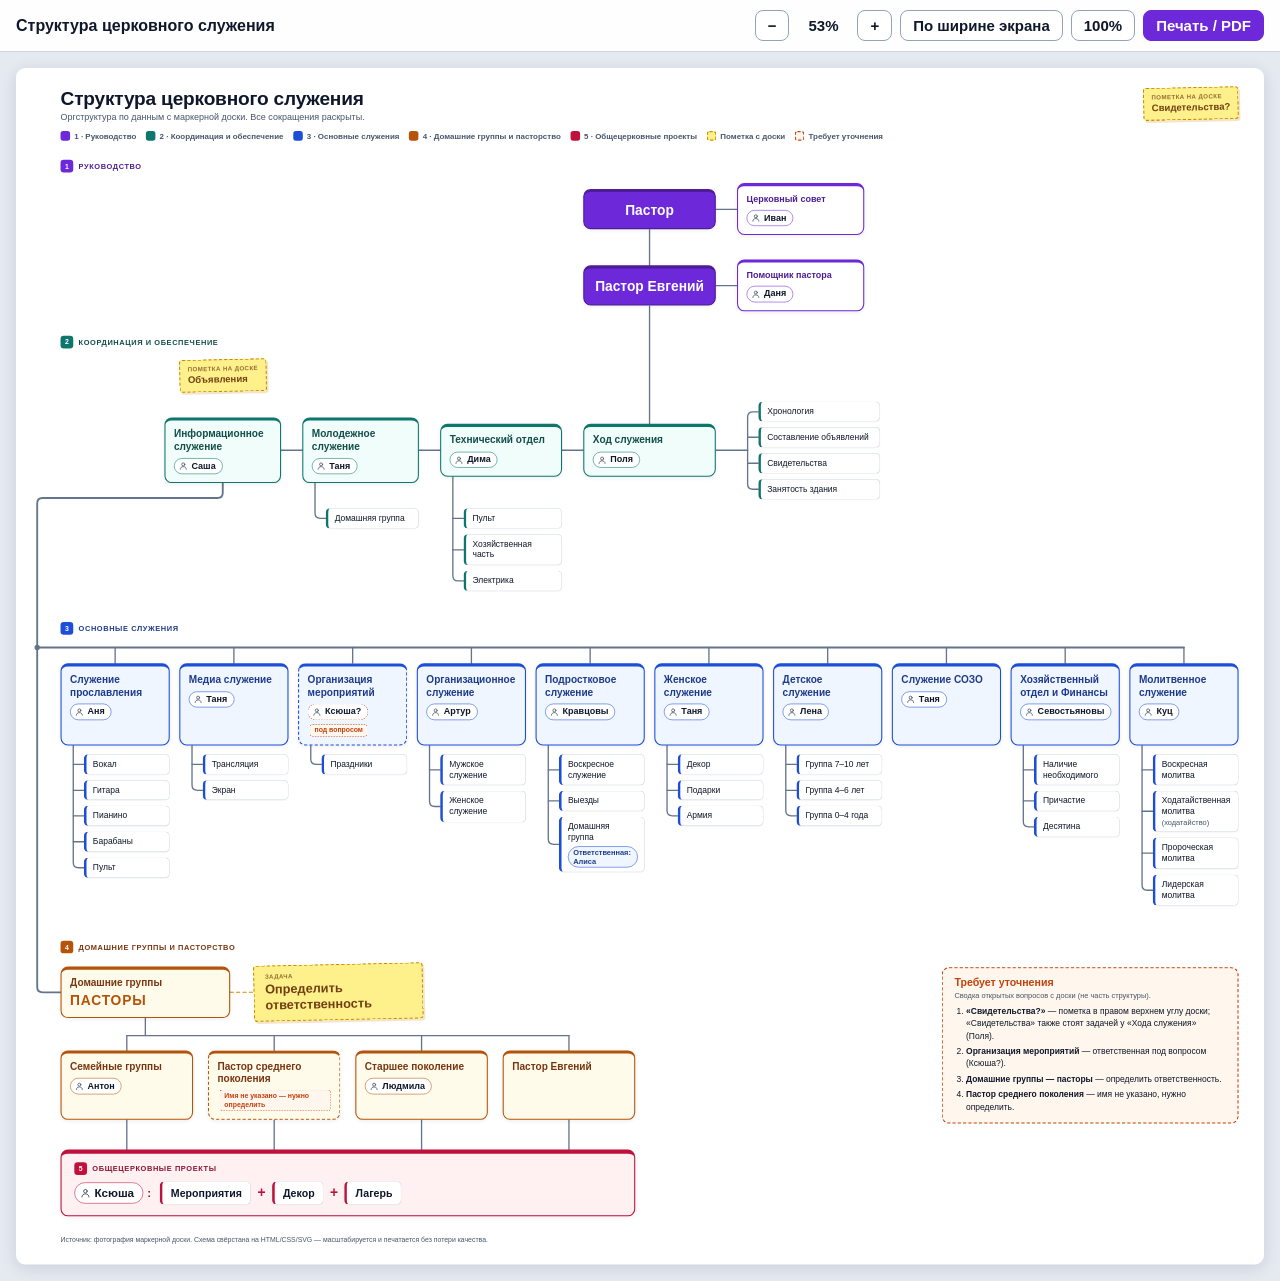
==== church-org-structure.html @ 1522fc27 "Church ministry org chart Self-contained HTML page: five-level structure from the whiteboard with fu" ====
<!doctype html>
<html lang="ru">
<head>
<meta charset="utf-8">
<meta name="viewport" content="width=device-width, initial-scale=1">
<title>Структура церковного служения</title>
<style id="page-size">@page { size: A3 landscape; margin: 0; }</style>
<style>
  :root {
    --l1: #6d28d9; --l1-soft: #f5f3ff; --l1-ink: #4c1d95;
    --l2: #0f766e; --l2-soft: #f0fdfa; --l2-ink: #134e4a;
    --l3: #1d4ed8; --l3-soft: #eff6ff; --l3-ink: #1e3a8a;
    --l4: #b45309; --l4-soft: #fffbeb; --l4-ink: #78350f;
    --l5: #be123c; --l5-soft: #fff1f2; --l5-ink: #881337;
    --note: #fef08a; --note-edge: #ca8a04; --note-ink: #713f12;
    --unsure: #c2410c; --unsure-soft: #fff7ed;
    --wire: #64748b;
    --ink: #0f172a; --muted: #475569; --chip-edge: #cbd5e1;
    --desk: #e5e9f0; --paper: #ffffff;
    font-family: "Segoe UI", Roboto, "Helvetica Neue", Arial, "Noto Sans", sans-serif;
    color: var(--ink);
  }
  * { box-sizing: border-box; }
  html, body { margin: 0; }
  body { background: var(--desk); -webkit-print-color-adjust: exact; print-color-adjust: exact; }

  /* ---------- Панель управления ---------- */
  .toolbar {
    position: sticky; top: 0; z-index: 10;
    display: flex; flex-wrap: wrap; align-items: center; gap: 8px;
    padding: 10px 16px; background: rgba(255,255,255,.94);
    border-bottom: 1px solid #cbd5e1; backdrop-filter: blur(6px);
    font-size: 15px;
  }
  .toolbar b { margin-right: auto; font-size: 16px; }
  .toolbar button {
    font: inherit; font-weight: 600; color: var(--ink); cursor: pointer;
    background: #fff; border: 1px solid #94a3b8; border-radius: 8px; padding: 6px 12px;
  }
  .toolbar button:hover { background: #f1f5f9; }
  .toolbar button.primary { background: var(--l1); border-color: var(--l1); color: #fff; }
  .toolbar output { min-width: 52px; text-align: center; font-variant-numeric: tabular-nums; font-weight: 700; }

  #stage { padding: 16px; overflow: auto; }
  #sizer { position: relative; margin: 0 auto; }
  #chart {
    position: absolute; left: 0; top: 0; transform-origin: 0 0;
    width: max-content; background: var(--paper);
    padding: 36px 48px 40px 84px; border-radius: 18px;
    box-shadow: 0 6px 30px rgba(15,23,42,.12);
  }
  #wires { position: absolute; left: 0; top: 0; z-index: 0; pointer-events: none; overflow: visible; }
  #wires path { fill: none; stroke: var(--wire); stroke-width: 2.5; stroke-linecap: round; stroke-linejoin: round; }
  #wires path.spine { stroke-width: 3.5; }
  #wires path.dashed { stroke: var(--note-edge); stroke-dasharray: 6 6; stroke-width: 2; }
  #wires circle { fill: var(--wire); }

  /* ---------- Шапка схемы ---------- */
  .head { position: relative; z-index: 1; margin-bottom: 34px; }
  .head h1 { margin: 0; font-size: 36px; line-height: 1.15; letter-spacing: -.01em; }
  .head p { margin: 6px 0 16px; font-size: 17px; color: var(--muted); }
  .legend { display: flex; flex-wrap: wrap; gap: 10px 18px; font-size: 15px; font-weight: 600; color: var(--muted); }
  .legend span { display: inline-flex; align-items: center; gap: 8px; }
  .legend i { width: 18px; height: 18px; border-radius: 5px; background: var(--c); }
  .legend i.n { background: var(--note); border: 2px dashed var(--note-edge); }
  .legend i.u { background: var(--unsure-soft); border: 2px dashed var(--unsure); }
  .note.corner-note { position: absolute; right: 0; top: 0; }

  /* ---------- Уровни ---------- */
  .lv1 { --c: var(--l1); --soft: var(--l1-soft); --dark: var(--l1-ink); }
  .lv2 { --c: var(--l2); --soft: var(--l2-soft); --dark: var(--l2-ink); }
  .lv3 { --c: var(--l3); --soft: var(--l3-soft); --dark: var(--l3-ink); }
  .lv4 { --c: var(--l4); --soft: var(--l4-soft); --dark: var(--l4-ink); }
  .lv5 { --c: var(--l5); --soft: var(--l5-soft); --dark: var(--l5-ink); }

  .cap {
    position: relative; z-index: 1;
    display: flex; align-items: center; gap: 10px; width: max-content;
    font-size: 14px; font-weight: 800; letter-spacing: .08em; text-transform: uppercase; color: var(--dark);
    background: var(--paper); padding: 2px 8px 2px 0;
  }
  .cap i {
    display: inline-grid; place-items: center; width: 24px; height: 24px; border-radius: 6px;
    background: var(--c); color: #fff; font-style: normal; font-size: 13px; letter-spacing: 0;
  }

  /* ---------- Карточки ---------- */
  .card {
    position: relative; z-index: 1;
    background: var(--soft); border: 2px solid var(--c); border-top-width: 6px; border-radius: 14px;
    padding: 13px 16px 15px; box-shadow: 0 2px 8px rgba(15,23,42,.08);
  }
  .card .title { font-size: 19px; font-weight: 700; line-height: 1.25; color: var(--dark); }
  .who {
    display: inline-flex; align-items: center; gap: 7px; margin-top: 10px;
    font-size: 17px; font-weight: 650; line-height: 1.2; color: var(--ink);
    background: #fff; border: 1.5px solid var(--c); border-radius: 999px; padding: 4px 12px 4px 8px;
  }
  .who::before {
    content: ""; flex: none; width: 17px; height: 17px;
    background: url("data:image/svg+xml,%3Csvg xmlns='http://www.w3.org/2000/svg' viewBox='0 0 24 24' fill='none' stroke='%23475569' stroke-width='2.2' stroke-linecap='round'%3E%3Ccircle cx='12' cy='8' r='4'/%3E%3Cpath d='M4 21c0-4.4 3.6-7 8-7s8 2.6 8 7'/%3E%3C/svg%3E") center / contain no-repeat;
  }
  .who.unsure { border-style: dashed; border-color: var(--unsure); }
  .flag {
    display: inline-block; margin: 8px 0 0 4px; vertical-align: middle;
    font-size: 13px; font-weight: 700; line-height: 1.3; color: var(--unsure);
    background: var(--unsure-soft); border: 1.5px dashed var(--unsure); border-radius: 6px; padding: 2px 8px;
  }
  .card.unsure { border-style: dashed; border-top-style: solid; }

  .card.lead { background: var(--l1); border-color: var(--l1-ink); text-align: center; padding: 18px 16px; }
  .card.lead .title { color: #fff; font-size: 26px; font-weight: 800; }
  .card.side { background: #fff; }
  .card.side .title { font-size: 17px; }

  .subs { display: flex; flex-direction: column; gap: 10px; padding: 16px 0 0 44px; }
  .subs.right { padding: 0 0 0 40px; align-self: center; }
  .item {
    position: relative; z-index: 1;
    background: #fff; border: 1.5px solid var(--chip-edge); border-left: 5px solid var(--c); border-radius: 9px;
    padding: 8px 12px; font-size: 16px; line-height: 1.3; color: var(--ink);
    box-shadow: 0 1px 2px rgba(15,23,42,.06);
  }
  .item small { display: block; color: var(--muted); font-size: 14px; }
  .tag {
    display: inline-block; margin-top: 5px; font-size: 14px; font-weight: 700; color: var(--dark);
    background: var(--soft); border: 1px solid var(--c); border-radius: 999px; padding: 1px 9px;
  }

  .note {
    position: relative; z-index: 1; width: max-content; max-width: 320px;
    background: var(--note); color: var(--note-ink); border: 2px dashed var(--note-edge); border-radius: 6px;
    padding: 9px 14px 10px; font-size: 18px; font-weight: 750; line-height: 1.25;
    box-shadow: 3px 4px 0 rgba(202,138,4,.22); transform: rotate(-1.2deg);
  }
  .note small {
    display: block; margin-bottom: 2px; font-size: 11.5px; font-weight: 700;
    letter-spacing: .07em; text-transform: uppercase; opacity: .75;
  }
  .note.big { font-size: 24px; padding: 12px 20px 14px; }

  /* ---------- Уровни 1–2: общая сетка колонок ---------- */
  .top-grid {
    display: grid; width: max-content; margin: 0 auto;
    /* 4-я колонка (Пастор → Пастор Евгений → Ход служения) ровно по центру схемы,
       последняя колонка — пустая, для симметрии */
    grid-template-columns: 220px 220px 230px 250px 270px 440px;
    column-gap: 40px;
  }
  .lvl1 { row-gap: 46px; align-items: center; margin-top: 18px; }
  .lvl1 .side { justify-self: start; width: 240px; }
  .lvl2 { align-items: center; margin-top: 18px; }
  .lvl2 .note { justify-self: center; margin-bottom: 18px; }
  .lvl2 .subs { align-self: start; }
  .c1 { grid-column: 1; } .c2 { grid-column: 2; } .c3 { grid-column: 3; } .c4 { grid-column: 4; } .c5 { grid-column: 5; }
  .r1 { grid-row: 1; } .r2 { grid-row: 2; } .r3 { grid-row: 3; }
  .band2 { margin-top: 44px; }

  /* ---------- Уровень 3 ---------- */
  .band3 { margin-top: 56px; }
  .l3grid { display: grid; grid-template-columns: repeat(10, 206px); column-gap: 18px; margin-top: 52px; }
  .l3grid > * { grid-column: var(--col); }
  .l3grid > .card { grid-row: 1; }
  .l3grid > .subs { grid-row: 2; }

  /* ---------- Уровни 4–5 ---------- */
  .bottom { display: flex; justify-content: space-between; align-items: flex-start; gap: 60px; margin-top: 64px; }
  .hg-wrap { display: flex; flex-direction: column; width: max-content; }
  .hg-head { display: flex; align-items: center; gap: 44px; margin-top: 18px; }
  .hg-head .card { width: 320px; }
  .hg-head .pastors { margin-top: 6px; font-size: 26px; font-weight: 800; letter-spacing: .06em; color: var(--l4); }
  .chain { display: flex; gap: 28px; margin-top: 56px; }
  .chain .card { width: 250px; }
  .projects { margin-top: 56px; padding: 16px 24px 20px; border-top-width: 8px; }
  .projects .cap { background: none; padding: 0; margin-bottom: 12px; }
  .projects .row { display: flex; flex-wrap: wrap; align-items: center; gap: 12px; }
  .projects .who { margin: 0; font-size: 22px; padding: 6px 16px 6px 10px; }
  .projects .who::before { width: 20px; height: 20px; }
  .projects .colon { font-size: 22px; font-weight: 800; color: var(--dark); margin: 0 4px 0 -4px; }
  .projects .item { font-size: 20px; font-weight: 650; padding: 8px 16px; }
  .projects .plus { font-size: 26px; font-weight: 800; color: var(--l5); }

  .todo {
    position: relative; z-index: 1; width: 560px; margin-top: 52px;
    background: var(--unsure-soft); border: 2px dashed var(--unsure); border-radius: 14px; padding: 16px 22px 18px;
  }
  .todo h2 { margin: 0 0 4px; font-size: 20px; color: var(--unsure); }
  .todo p { margin: 0 0 10px; font-size: 14px; color: var(--muted); }
  .todo ol { margin: 0; padding-left: 22px; font-size: 16px; line-height: 1.45; }
  .todo li + li { margin-top: 6px; }

  .foot { position: relative; z-index: 1; margin-top: 36px; font-size: 13px; color: var(--muted); }

  @media print {
    body { background: #fff; }
    .toolbar { display: none; }
    html, body { overflow: hidden; }
    #stage { padding: 0; overflow: visible; }
    #sizer { margin: 0; }
    #chart { box-shadow: none; border-radius: 0; }
  }
</style>
</head>
<body>

<div class="toolbar" role="toolbar" aria-label="Масштаб и печать">
  <b>Структура церковного служения</b>
  <button type="button" id="zoom-out" aria-label="Уменьшить">−</button>
  <output id="zoom-val">100%</output>
  <button type="button" id="zoom-in" aria-label="Увеличить">+</button>
  <button type="button" id="zoom-fit">По ширине экрана</button>
  <button type="button" id="zoom-1">100%</button>
  <button type="button" id="print" class="primary">Печать / PDF</button>
</div>

<main id="stage">
<div id="sizer">
<div id="chart">
  <svg id="wires" aria-hidden="true"></svg>

  <header class="head">
    <h1>Структура церковного служения</h1>
    <p>Оргструктура по данным с маркерной доски. Все сокращения раскрыты.</p>
    <div class="legend">
      <span class="lv1"><i></i>1 · Руководство</span>
      <span class="lv2"><i></i>2 · Координация и обеспечение</span>
      <span class="lv3"><i></i>3 · Основные служения</span>
      <span class="lv4"><i></i>4 · Домашние группы и пасторство</span>
      <span class="lv5"><i></i>5 · Общецерковные проекты</span>
      <span><i class="n"></i>Пометка с доски</span>
      <span><i class="u"></i>Требует уточнения</span>
    </div>
    <div class="note corner-note"><small>Пометка на доске</small>Свидетельства?</div>
  </header>

  <!-- ================= УРОВЕНЬ 1 ================= -->
  <section class="lv1">
    <div class="cap"><i>1</i>Руководство</div>
    <div class="top-grid lvl1">
      <div class="card lead lv1 c4 r1" id="pastor"><div class="title">Пастор</div></div>
      <div class="card side lv1 c5 r1" id="council"><div class="title">Церковный совет</div><span class="who">Иван</span></div>
      <div class="card lead lv1 c4 r2" id="evgeny"><div class="title">Пастор Евгений</div></div>
      <div class="card side lv1 c5 r2" id="danya"><div class="title">Помощник пастора</div><span class="who">Даня</span></div>
    </div>
  </section>

  <!-- ================= УРОВЕНЬ 2 ================= -->
  <section class="lv2 band2">
    <div class="cap"><i>2</i>Координация и обеспечение</div>
    <div class="top-grid lvl2">
      <div class="note c1 r1"><small>Пометка на доске</small>Объявления</div>

      <div class="card lv2 c1 r2" id="info"><div class="title">Информационное служение</div><span class="who">Саша</span></div>
      <div class="card lv2 c2 r2" id="youth"><div class="title">Молодежное служение</div><span class="who">Таня</span></div>
      <div class="card lv2 c3 r2" id="tech"><div class="title">Технический отдел</div><span class="who">Дима</span></div>
      <div class="card lv2 c4 r2" id="hod"><div class="title">Ход служения</div><span class="who">Поля</span></div>
      <div class="subs right c5 r2" data-tree="hod" data-dir="right">
        <div class="item">Хронология</div>
        <div class="item">Составление объявлений</div>
        <div class="item">Свидетельства</div>
        <div class="item">Занятость здания</div>
      </div>

      <div class="subs c2 r3" data-tree="youth">
        <div class="item">Домашняя группа</div>
      </div>
      <div class="subs c3 r3" data-tree="tech">
        <div class="item">Пульт</div>
        <div class="item">Хозяйственная часть</div>
        <div class="item">Электрика</div>
      </div>
    </div>
  </section>

  <!-- ================= УРОВЕНЬ 3 ================= -->
  <section class="lv3 band3">
    <div class="cap"><i>3</i>Основные служения</div>
    <div class="l3grid" id="ministries">
      <div class="card lv3" id="m1" style="--col:1"><div class="title">Служение прославления</div><span class="who">Аня</span></div>
      <div class="subs" data-tree="m1" style="--col:1">
        <div class="item">Вокал</div>
        <div class="item">Гитара</div>
        <div class="item">Пианино</div>
        <div class="item">Барабаны</div>
        <div class="item">Пульт</div>
      </div>

      <div class="card lv3" id="m2" style="--col:2"><div class="title">Медиа служение</div><span class="who">Таня</span></div>
      <div class="subs" data-tree="m2" style="--col:2">
        <div class="item">Трансляция</div>
        <div class="item">Экран</div>
      </div>

      <div class="card lv3 unsure" id="m3" style="--col:3"><div class="title">Организация мероприятий</div><span class="who unsure">Ксюша?</span><span class="flag">под вопросом</span></div>
      <div class="subs" data-tree="m3" style="--col:3">
        <div class="item">Праздники</div>
      </div>

      <div class="card lv3" id="m4" style="--col:4"><div class="title">Организационное служение</div><span class="who">Артур</span></div>
      <div class="subs" data-tree="m4" style="--col:4">
        <div class="item">Мужское служение</div>
        <div class="item">Женское служение</div>
      </div>

      <div class="card lv3" id="m5" style="--col:5"><div class="title">Подростковое служение</div><span class="who">Кравцовы</span></div>
      <div class="subs" data-tree="m5" style="--col:5">
        <div class="item">Воскресное служение</div>
        <div class="item">Выезды</div>
        <div class="item">Домашняя группа<br><span class="tag">Ответственная: Алиса</span></div>
      </div>

      <div class="card lv3" id="m6" style="--col:6"><div class="title">Женское служение</div><span class="who">Таня</span></div>
      <div class="subs" data-tree="m6" style="--col:6">
        <div class="item">Декор</div>
        <div class="item">Подарки</div>
        <div class="item">Армия</div>
      </div>

      <div class="card lv3" id="m7" style="--col:7"><div class="title">Детское служение</div><span class="who">Лена</span></div>
      <div class="subs" data-tree="m7" style="--col:7">
        <div class="item">Группа 7–10 лет</div>
        <div class="item">Группа 4–6 лет</div>
        <div class="item">Группа 0–4 года</div>
      </div>

      <div class="card lv3" id="m8" style="--col:8"><div class="title">Служение СОЗО</div><span class="who">Таня</span></div>

      <div class="card lv3" id="m9" style="--col:9"><div class="title">Хозяйственный отдел и Финансы</div><span class="who">Севостьяновы</span></div>
      <div class="subs" data-tree="m9" style="--col:9">
        <div class="item">Наличие необходимого</div>
        <div class="item">Причастие</div>
        <div class="item">Десятина</div>
      </div>

      <div class="card lv3" id="m10" style="--col:10"><div class="title">Молитвенное служение</div><span class="who">Куц</span></div>
      <div class="subs" data-tree="m10" style="--col:10">
        <div class="item">Воскресная молитва</div>
        <div class="item">Ходатайственная молитва<small>(ходатайство)</small></div>
        <div class="item">Пророческая молитва</div>
        <div class="item">Лидерская молитва</div>
      </div>
    </div>
  </section>

  <!-- ================= УРОВНИ 4–5 ================= -->
  <div class="bottom">
    <section class="hg-wrap lv4">
      <div class="cap"><i>4</i>Домашние группы и пасторство</div>
      <div class="hg-head">
        <div class="card lv4" id="hg"><div class="title">Домашние группы</div><div class="pastors">ПАСТОРЫ</div></div>
        <div class="note big" id="hg-note"><small>Задача</small>Определить ответственность</div>
      </div>
      <div class="chain" id="chain">
        <div class="card lv4"><div class="title">Семейные группы</div><span class="who">Антон</span></div>
        <div class="card lv4 unsure"><div class="title">Пастор среднего поколения</div><span class="flag">Имя не указано — нужно определить</span></div>
        <div class="card lv4"><div class="title">Старшее поколение</div><span class="who">Людмила</span></div>
        <div class="card lv4"><div class="title">Пастор Евгений</div></div>
      </div>
      <div class="card lv5 projects" id="projects">
        <div class="cap"><i>5</i>Общецерковные проекты</div>
        <div class="row">
          <span class="who">Ксюша</span><span class="colon">:</span>
          <span class="item">Мероприятия</span><span class="plus">+</span>
          <span class="item">Декор</span><span class="plus">+</span>
          <span class="item">Лагерь</span>
        </div>
      </div>
    </section>

    <aside class="todo">
      <h2>Требует уточнения</h2>
      <p>Сводка открытых вопросов с доски (не часть структуры).</p>
      <ol>
        <li><b>«Свидетельства?»</b> — пометка в правом верхнем углу доски; «Свидетельства» также стоят задачей у «Хода служения» (Поля).</li>
        <li><b>Организация мероприятий</b> — ответственная под вопросом (Ксюша?).</li>
        <li><b>Домашние группы — пасторы</b> — определить ответственность.</li>
        <li><b>Пастор среднего поколения</b> — имя не указано, нужно определить.</li>
      </ol>
    </aside>
  </div>

  <div class="foot">Источник: фотография маркерной доски. Схема свёрстана на HTML/CSS/SVG — масштабируется и печатается без потери качества.</div>
</div>
</div>
</main>

<script>
(function () {
  var chart = document.getElementById('chart');
  var svg = document.getElementById('wires');
  var sizer = document.getElementById('sizer');
  var stage = document.getElementById('stage');
  var zoomVal = document.getElementById('zoom-val');
  var pageSize = document.getElementById('page-size');
  var scale = 1, W = 0, H = 0, out = '';

  // Координаты элемента относительно схемы (не зависят от масштаба transform)
  function pos(el) {
    var x = 0, y = 0, e = el;
    while (e && e !== chart) { x += e.offsetLeft; y += e.offsetTop; e = e.offsetParent; }
    var w = el.offsetWidth, h = el.offsetHeight;
    return { l: x, t: y, r: x + w, b: y + h, cx: x + w / 2, cy: y + h / 2 };
  }
  function byId(id) { return pos(document.getElementById(id)); }

  // Ортогональная линия со скруглёнными углами
  function wire(pts, cls) {
    var R = 10, d = 'M' + pts[0][0] + ',' + pts[0][1];
    for (var i = 1; i < pts.length - 1; i++) {
      var p0 = pts[i - 1], p1 = pts[i], p2 = pts[i + 1];
      var d1 = Math.hypot(p1[0] - p0[0], p1[1] - p0[1]);
      var d2 = Math.hypot(p2[0] - p1[0], p2[1] - p1[1]);
      if (!d1 || !d2) { d += ' L' + p1[0] + ',' + p1[1]; continue; }
      var r = Math.min(R, d1 / 2, d2 / 2);
      d += ' L' + (p1[0] - (p1[0] - p0[0]) / d1 * r) + ',' + (p1[1] - (p1[1] - p0[1]) / d1 * r) +
           ' Q' + p1[0] + ',' + p1[1] + ' ' +
           (p1[0] + (p2[0] - p1[0]) / d2 * r) + ',' + (p1[1] + (p2[1] - p1[1]) / d2 * r);
    }
    var last = pts[pts.length - 1];
    d += ' L' + last[0] + ',' + last[1];
    out += '<path' + (cls ? ' class="' + cls + '"' : '') + ' d="' + d + '"/>';
  }
  function dot(x, y) { out += '<circle cx="' + x + '" cy="' + y + '" r="5"/>'; }

  // Подпункты: вниз (позвоночник под левым краем карточки) или вправо (скобка)
  function trees() {
    document.querySelectorAll('[data-tree]').forEach(function (list) {
      var p = byId(list.dataset.tree);
      var items = Array.prototype.map.call(list.children, pos);
      var first = items[0], last = items[items.length - 1];
      if (list.dataset.dir === 'right') {
        var sx = first.l - 20;
        wire([[p.r, p.cy], [sx, p.cy]]);
        wire([[first.l, first.cy], [sx, first.cy], [sx, last.cy], [last.l, last.cy]]);
        items.slice(1, -1).forEach(function (it) { wire([[sx, it.cy], [it.l, it.cy]]); });
      } else {
        var x = p.l + 24;
        wire([[x, p.b], [x, last.cy], [last.l, last.cy]]);
        items.slice(0, -1).forEach(function (it) { wire([[x, it.cy], [it.l, it.cy]]); });
      }
    });
  }

  function draw() {
    out = '';
    W = chart.offsetWidth; H = chart.offsetHeight;

    // Уровень 1
    var P = byId('pastor'), C = byId('council'), E = byId('evgeny'), D = byId('danya');
    wire([[P.r, P.cy], [C.l, P.cy]]);
    wire([[P.cx, P.b], [E.cx, E.t]]);
    wire([[E.r, E.cy], [D.l, E.cy]]);

    // Уровень 2: Пастор Евгений → Ход служения, горизонталь справа налево
    var Hd = byId('hod'), I = byId('info');
    wire([[E.cx, E.b], [Hd.cx, Hd.t]]);
    wire([[Hd.l, Hd.cy], [I.r, Hd.cy]]);

    // Подпункты (технический отдел, молодежь, ход служения, 10 служений)
    trees();

    // Левая магистраль: Информационное служение → вниз по левому краю → Домашние группы
    var spineX = 40;
    var stubY = I.b + 28;
    var HG = byId('hg');
    wire([[I.cx, I.b], [I.cx, stubY], [spineX, stubY], [spineX, HG.cy], [HG.l, HG.cy]], 'spine');

    // Уровень 3: горизонтальная шина над 10 служениями
    var ms = Array.prototype.filter.call(document.getElementById('ministries').children, function (el) {
      return el.classList.contains('card');
    }).map(pos);
    var busY = ms[0].t - 30;
    wire([[spineX, busY], [ms[ms.length - 1].cx, busY]], 'spine');
    dot(spineX, busY);
    ms.forEach(function (m) { wire([[m.cx, busY], [m.cx, m.t]]); });

    // Уровень 4: пометка-задача и цепочка пасторов
    var N = byId('hg-note');
    wire([[HG.r, HG.cy], [N.l, HG.cy]], 'dashed');
    var ch = Array.prototype.map.call(document.getElementById('chain').children, pos);
    var chY = ch[0].t - 28;
    wire([[HG.cx, HG.b], [HG.cx, chY]]);
    wire([[Math.min(ch[0].cx, HG.cx), chY], [ch[ch.length - 1].cx, chY]]);
    ch.forEach(function (c) { wire([[c.cx, chY], [c.cx, c.t]]); });

    // Уровень 5: вертикальные штрихи вниз к общему блоку
    var PR = byId('projects');
    ch.forEach(function (c) { wire([[c.cx, c.b], [c.cx, PR.t]]); });

    svg.setAttribute('width', W);
    svg.setAttribute('height', H);
    svg.setAttribute('viewBox', '0 0 ' + W + ' ' + H);
    svg.innerHTML = out;
    pageSize.textContent = '@page { size: ' + (W + 2) + 'px ' + (H + 4) + 'px; margin: 0; }';
    apply();
  }

  function apply() {
    chart.style.transform = scale === 1 ? '' : 'scale(' + scale + ')';
    sizer.style.width = W * scale + 'px';
    sizer.style.height = H * scale + 'px';
    zoomVal.textContent = Math.round(scale * 100) + '%';
  }
  function setScale(s) { scale = Math.max(0.2, Math.min(2.5, s)); apply(); }
  function fitScale() { return Math.min(1, (stage.clientWidth - 32) / W); }

  document.getElementById('zoom-in').onclick = function () { setScale(scale * 1.15); };
  document.getElementById('zoom-out').onclick = function () { setScale(scale / 1.15); };
  document.getElementById('zoom-1').onclick = function () { setScale(1); };
  document.getElementById('zoom-fit').onclick = function () { setScale(fitScale()); };
  document.getElementById('print').onclick = function () { window.print(); };

  // Печать: всегда в масштабе 100%, одна страница точно по размеру схемы
  var saved = null;
  function beforePrint() { if (saved === null) { saved = scale; scale = 1; draw(); } }
  function afterPrint() { if (saved !== null) { scale = saved; saved = null; apply(); } }
  window.addEventListener('beforeprint', beforePrint);
  window.addEventListener('afterprint', afterPrint);
  if (window.matchMedia) {
    var mq = window.matchMedia('print');
    if (mq.addEventListener) mq.addEventListener('change', function (e) { e.matches ? beforePrint() : afterPrint(); });
  }

  if (window.ResizeObserver) new ResizeObserver(draw).observe(chart);
  window.addEventListener('resize', draw);

  draw();
  setScale(Math.max(0.35, fitScale()));
  if (document.fonts && document.fonts.ready) document.fonts.ready.then(draw);
})();
</script>
</body>
</html>
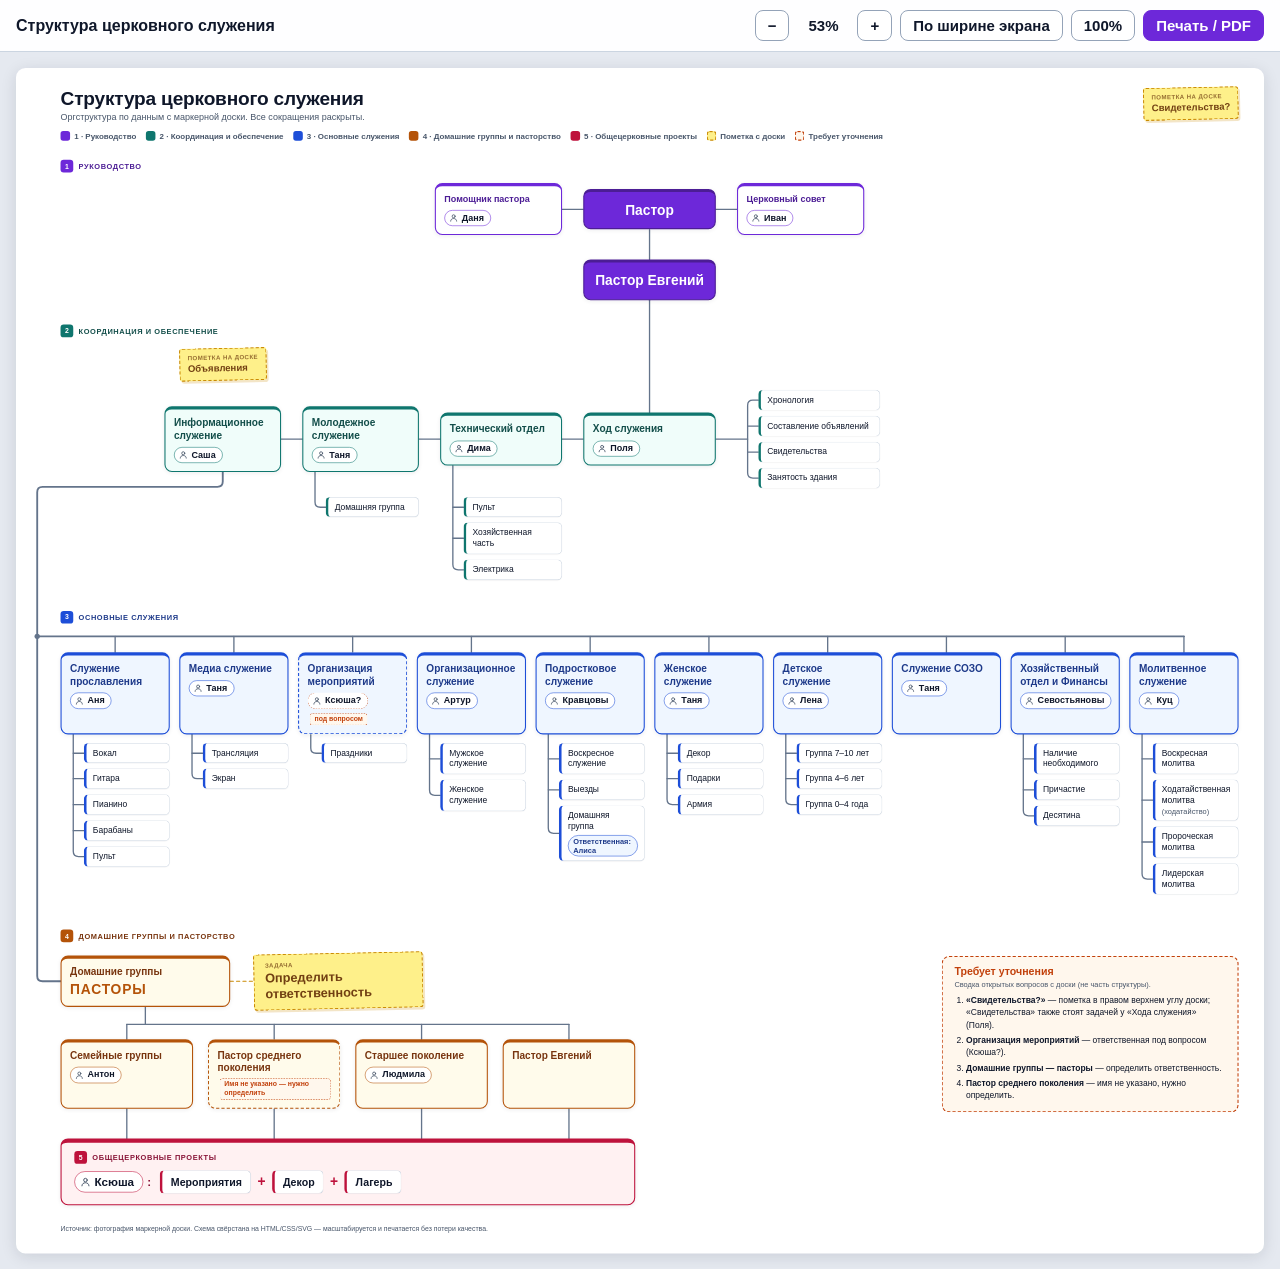
==== commit 14c89c9d: "Attach pastor's assistant to the senior pastor Co-Authored-By: Claude Opus 5.5 <noreply@anthropic.co" ====
--- a/church-org-structure.html
+++ b/church-org-structure.html
@@ -240,7 +240,7 @@
       <div class="card lead lv1 c4 r1" id="pastor"><div class="title">Пастор</div></div>
       <div class="card side lv1 c5 r1" id="council"><div class="title">Церковный совет</div><span class="who">Иван</span></div>
       <div class="card lead lv1 c4 r2" id="evgeny"><div class="title">Пастор Евгений</div></div>
-      <div class="card side lv1 c5 r2" id="danya"><div class="title">Помощник пастора</div><span class="who">Даня</span></div>
+      <div class="card side lv1 c3 r1" id="danya" style="justify-self: end"><div class="title">Помощник пастора</div><span class="who">Даня</span></div>
     </div>
   </section>
 
@@ -449,7 +449,7 @@
     var P = byId('pastor'), C = byId('council'), E = byId('evgeny'), D = byId('danya');
     wire([[P.r, P.cy], [C.l, P.cy]]);
     wire([[P.cx, P.b], [E.cx, E.t]]);
-    wire([[E.r, E.cy], [D.l, E.cy]]);
+    wire([[P.l, P.cy], [D.r, P.cy]]);
 
     // Уровень 2: Пастор Евгений → Ход служения, горизонталь справа налево
     var Hd = byId('hod'), I = byId('info');
